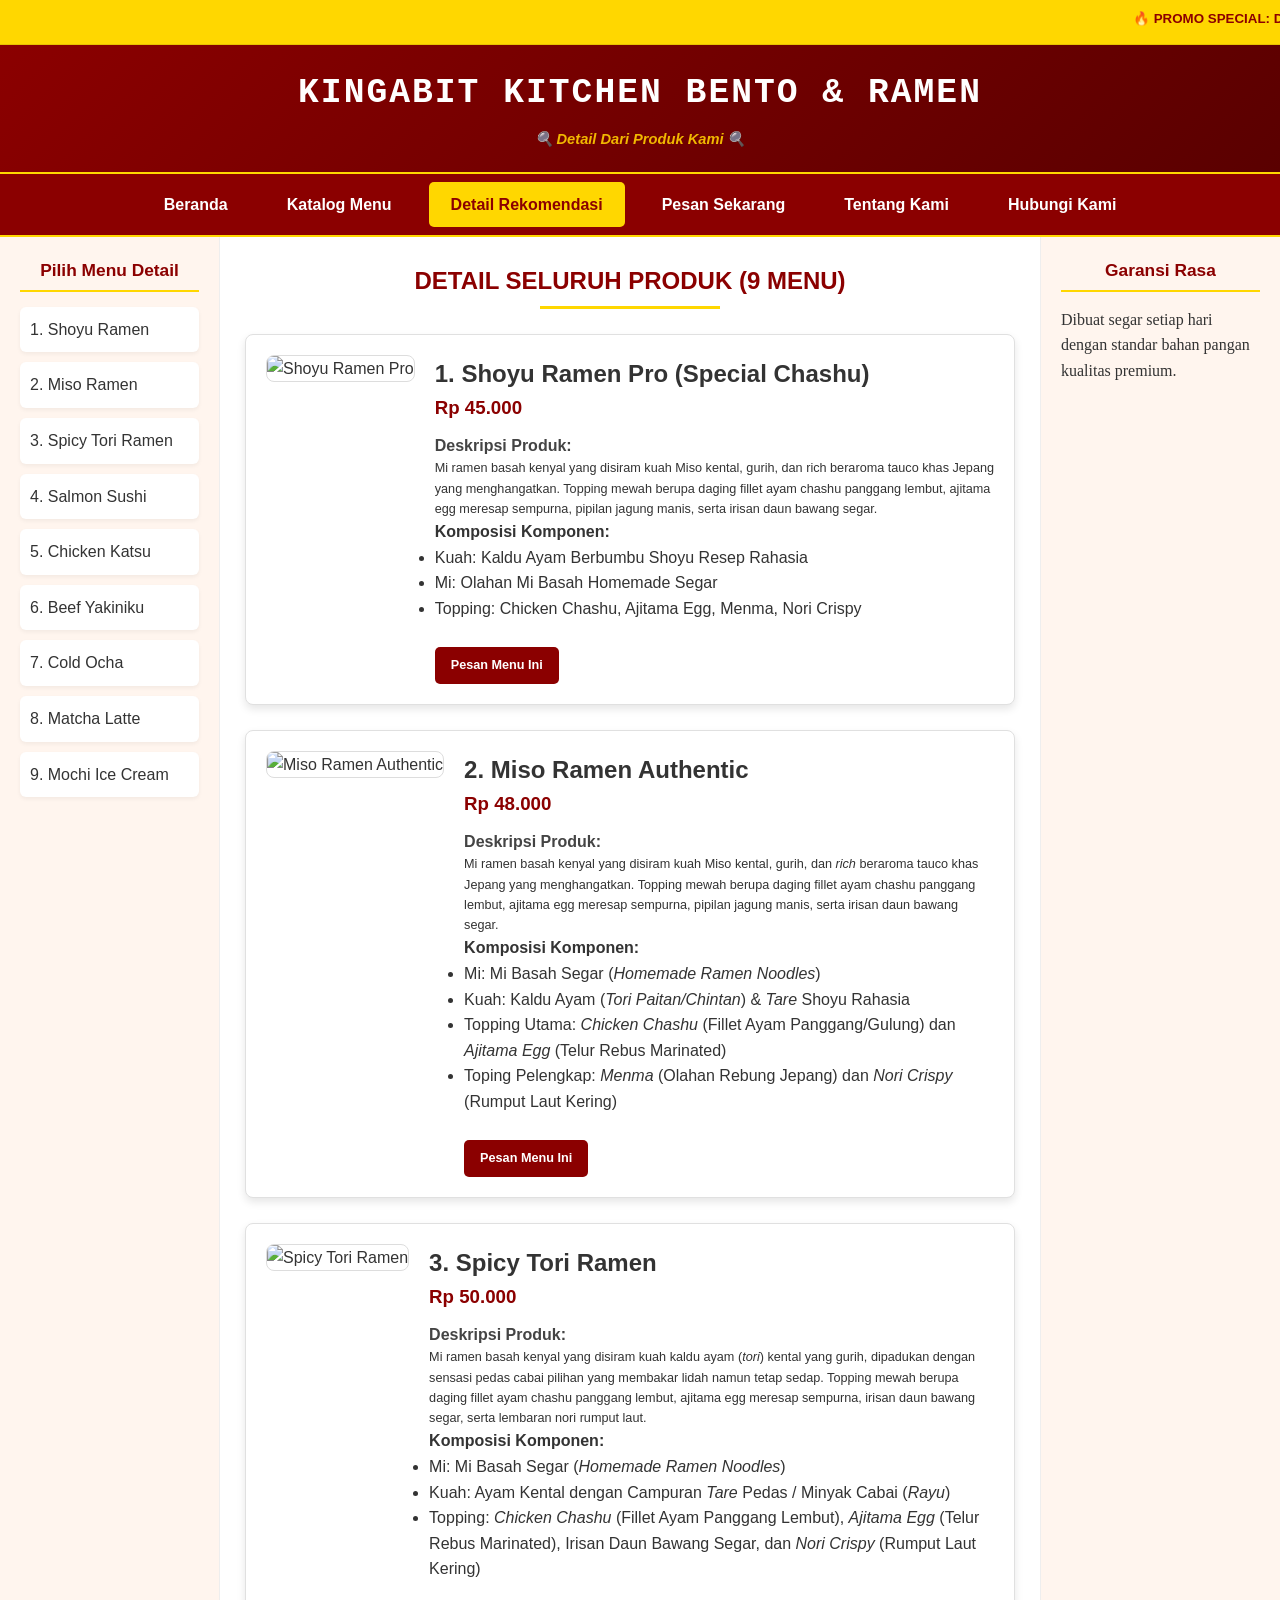
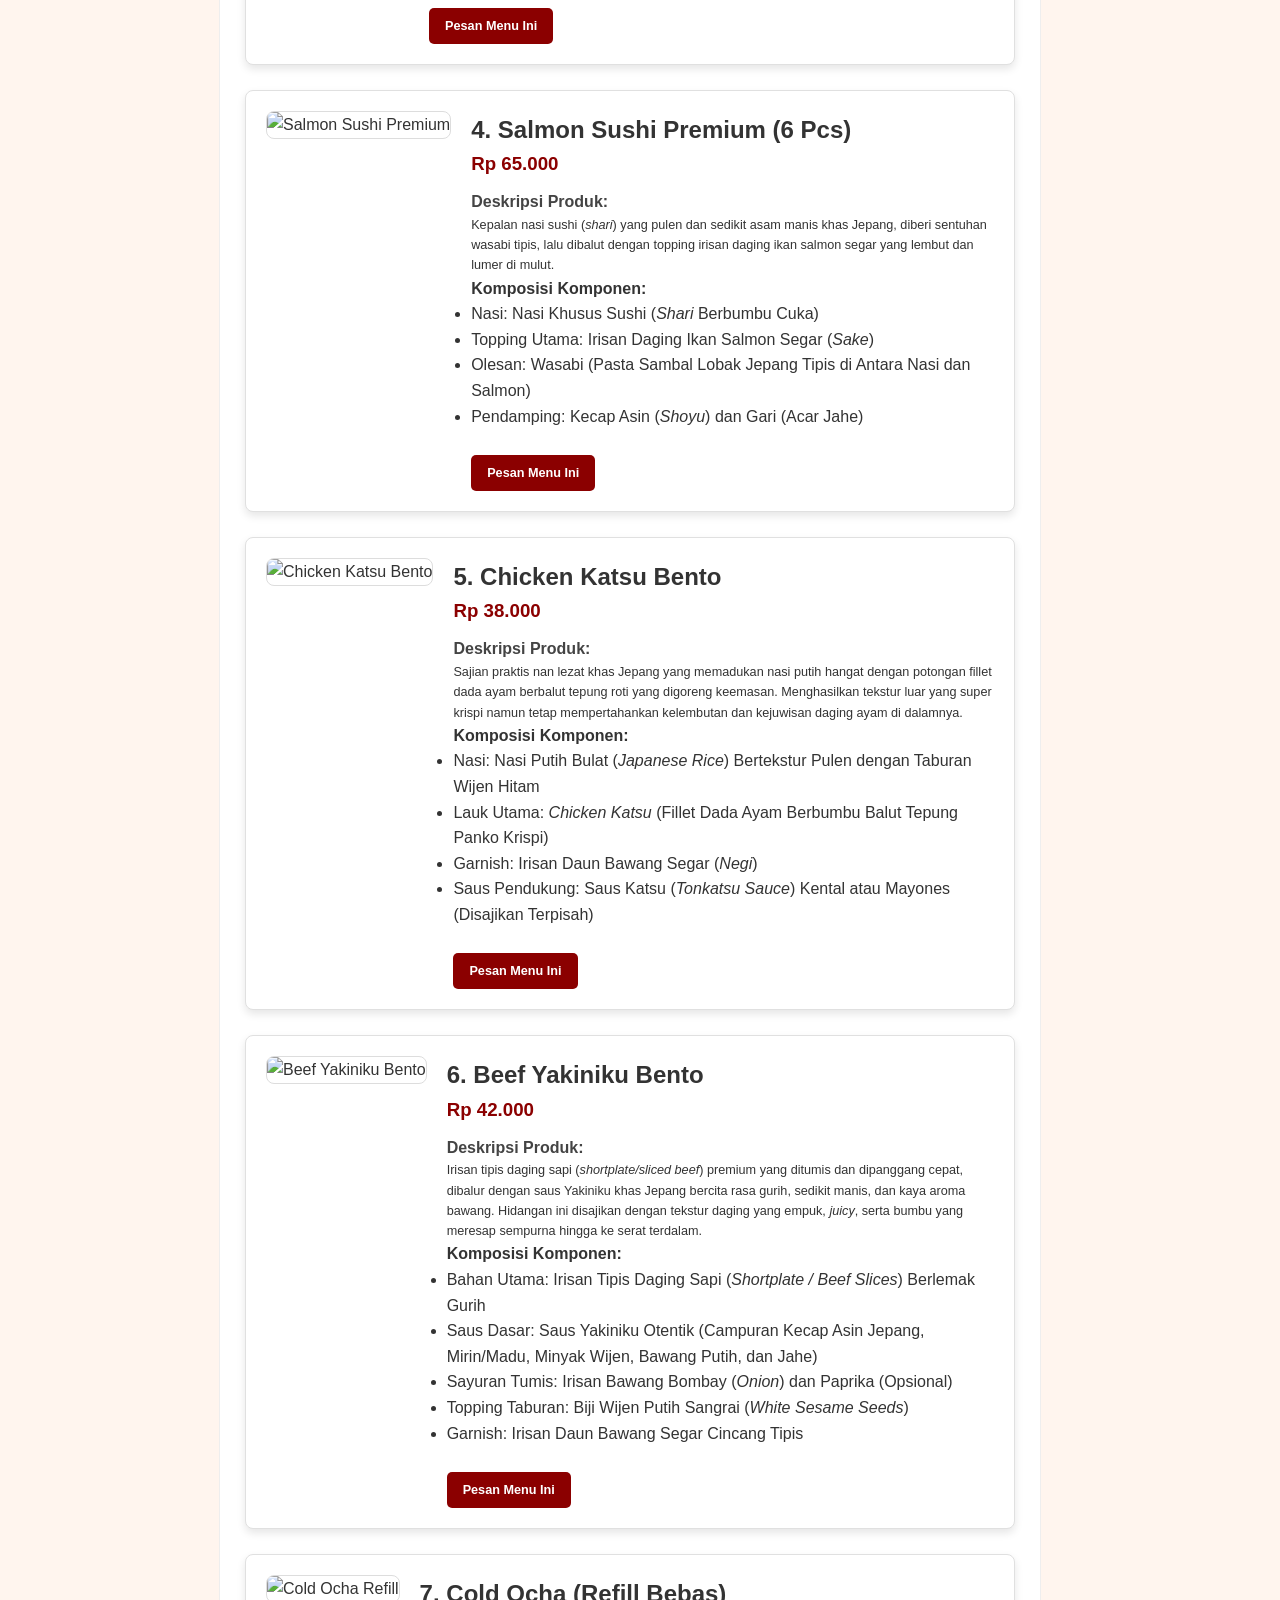
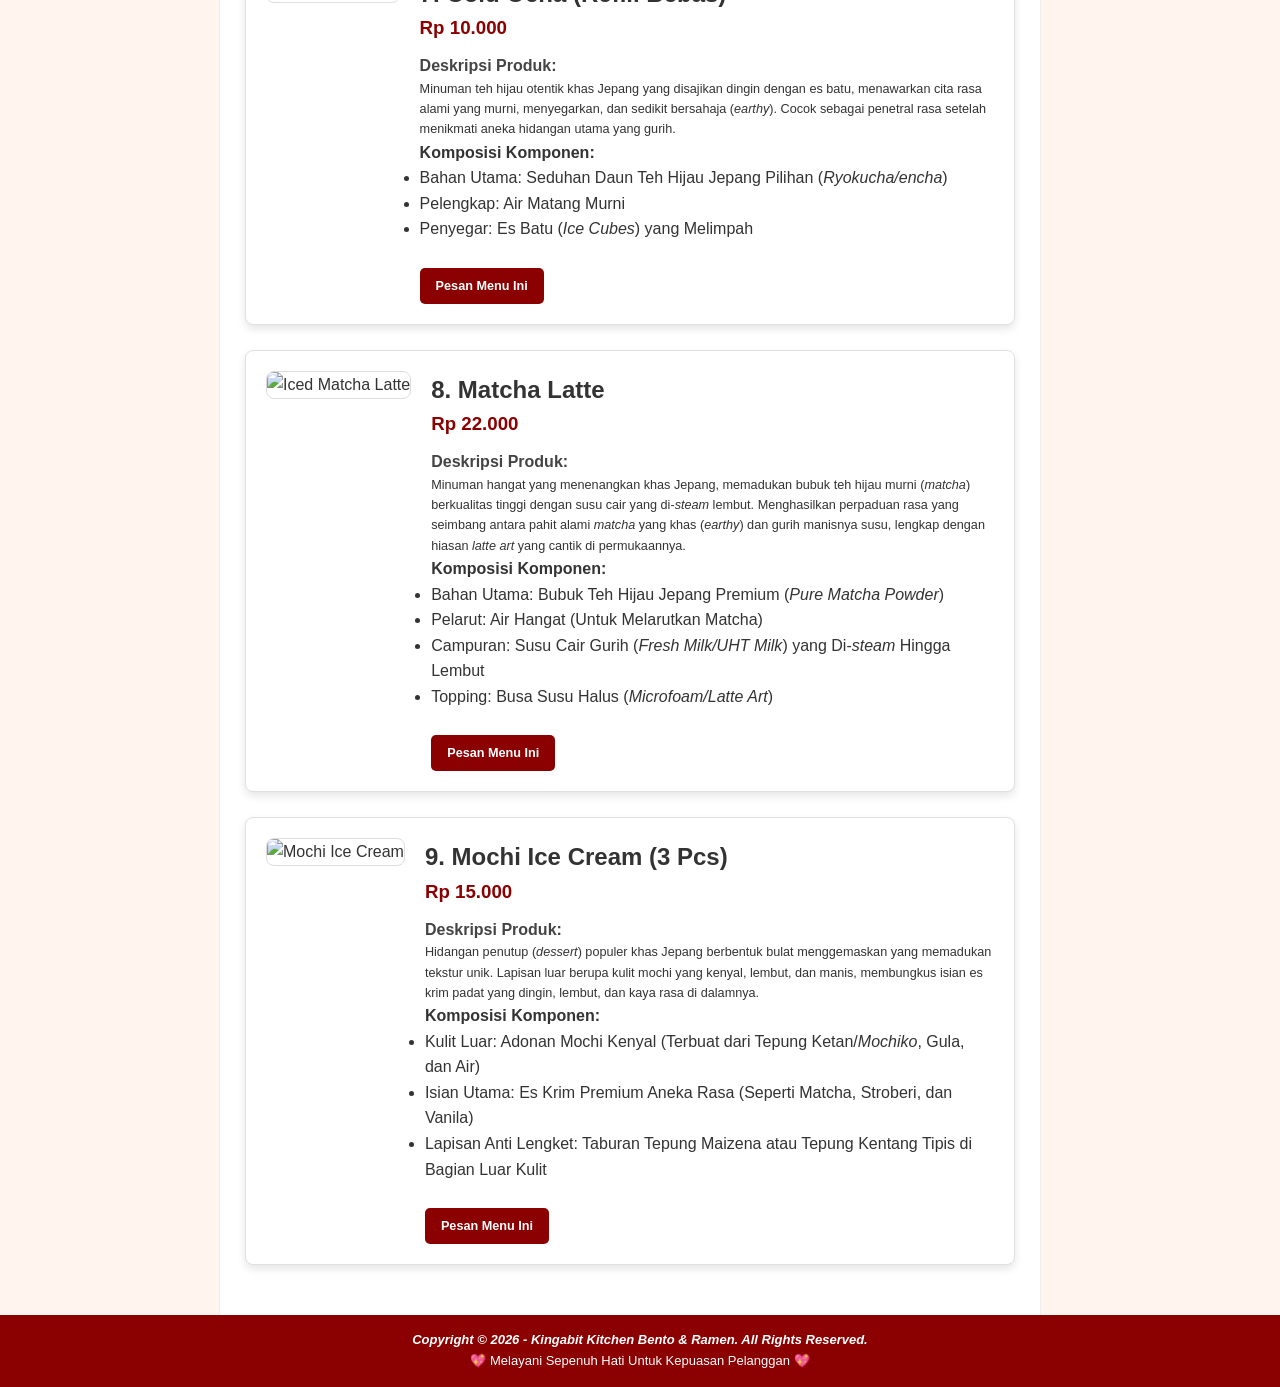
==== detail.html @ 5732096b "Add files via upload" ====
<!DOCTYPE html>
<html lang="id">
<head>
    <meta charset="UTF-8">
    <title>Detail Produk - Kingabit Kitchen</title>
    <link rel="stylesheet" href="style.css">
</head>
<body>
    <div class="grid-container">
        <!-- MARQUEE ATAS -->
        <div class="marquee-container">
            <marquee behavior="scroll" direction="left">
                🔥 PROMO SPECIAL: Diskon Paket Combo Ramen + Ocha Refill Cuma Rp 45.000! Gratis Ongkir Wilayah Bandung Kota 🔥
            </marquee>
        </div>

        <header style="
            background-color: #800000; 
            padding: 20px; 
            text-align: center;">
        <h1 style="
            color: #ffffff; 
            font-family: 'Rockwell', 'Georgia', 'Courier New', serif; 
            font-weight: bold; 
            text-transform: uppercase; 
            margin-bottom: 8px;
            letter-spacing: 2px;">
        Kingabit Kitchen Bento & Ramen
        </h1>
    
        <p style="
            color: #ffcc00; 
            font-family: 'Georgia', 'Times New Roman', serif; 
            font-style: italic; 
            font-size: 11pt; 
            margin: 0;">
        🔍 <span style="font-weight: bold;">Detail Dari Produk Kami</span> 🔍
        </p>
        </header>

        <nav class="menu-bar">
            <a href="index.html">Beranda</a>
            <a href="katalog.html">Katalog Menu</a>
            <a href="detail.html" class="active">Detail Rekomendasi</a>
            <a href="transaksi.html">Pesan Sekarang</a>
            <a href="tentang.html">Tentang Kami</a>
            <a href="kontak.html">Hubungi Kami</a>
        </nav>

        <aside class="sidebar-left">
            <h3 class="sidebar-title">Pilih Menu Detail</h3>
            <ul class="category-list">
                <li><a href="#shoyu">1. Shoyu Ramen</a></li>
                <li><a href="#miso">2. Miso Ramen</a></li>
                <li><a href="#spicy">3. Spicy Tori Ramen</a></li>
                <li><a href="#sushi">4. Salmon Sushi</a></li>
                <li><a href="#katsu">5. Chicken Katsu</a></li>
                <li><a href="#yakiniku">6. Beef Yakiniku</a></li>
                <li><a href="#ocha">7. Cold Ocha</a></li>
                <li><a href="#matcha">8. Matcha Latte</a></li>
                <li><a href="#mochi">9. Mochi Ice Cream</a></li>
            </ul>
        </aside>

        <main class="content">
            <h2 class="page-title">DETAIL SELURUH PRODUK (9 MENU)</h2>
            <hr class="title-hr">

            <!-- PRODUK 1 -->
            <div class="detail-container" id="shoyu">
                <div class="detail-image"><img src="c:\Users\Pongo\Downloads\r.jpg" alt="Shoyu Ramen Pro"></div>
                <div class="detail-info">
                    <h2>1. Shoyu Ramen Pro (Special Chashu)</h2>
                    <h3 class="product-price">Rp 45.000</h3>
                    <h4>Deskripsi Produk:</h4>
                    <p style="font-size: 9.5pt;">Mi ramen basah kenyal yang disiram kuah Miso kental, gurih, dan rich beraroma tauco khas Jepang yang menghangatkan. Topping mewah berupa daging fillet ayam chashu panggang lembut, ajitama egg meresap sempurna, pipilan jagung manis, serta irisan daun bawang segar.</p>
                    <p><font face="Arial" size="3"><b>Komposisi Komponen:</b></font></p>
                    <font face="Arial" size="3">
                    <ul>
                        <li>Kuah: Kaldu Ayam Berbumbu Shoyu Resep Rahasia</li>
                        <li>Mi: Olahan Mi Basah Homemade Segar</li>
                        <li>Topping: Chicken Chashu, Ajitama Egg, Menma, Nori Crispy</li>
                    </ul>
                </font>
                    <br><a href="transaksi.html" class="btn-buy">Pesan Menu Ini</a>
                </div>
            </div>

            <!-- PRODUK 2 -->
            <div class="detail-container" id="miso">
                <div class="detail-image"><img src="c:\Users\Pongo\Downloads\k1.jpg" alt="Miso Ramen Authentic"></div>
                <div class="detail-info">
                    <h2>2. Miso Ramen Authentic</h2>
                    <h3 class="product-price">Rp 48.000</h3>
                    <h4>Deskripsi Produk:</h4>
                    <p style="font-size: 9.5pt;">Mi ramen basah kenyal yang disiram kuah Miso kental, gurih, dan <i>rich</i> beraroma tauco khas Jepang yang menghangatkan. Topping mewah berupa daging fillet ayam chashu panggang lembut, ajitama egg meresap sempurna, pipilan jagung manis, serta irisan daun bawang segar.</p>
                    <p><font face="Arial" size="3"><b>Komposisi Komponen:</b></font></p>
                    <font face="Arial" size="3">
                    <ul>
                        <li>Mi: Mi Basah Segar (<i>Homemade Ramen Noodles</i>)</li>
                        <li>Kuah: Kaldu Ayam (<i>Tori Paitan/Chintan</i>) & <i>Tare</i> Shoyu Rahasia</li>
                        <li>Topping Utama: <i>Chicken Chashu</i> (Fillet Ayam Panggang/Gulung) dan <i>Ajitama Egg</i> (Telur Rebus Marinated)</li>
                        <li>Toping Pelengkap: <i>Menma</i> (Olahan Rebung Jepang) dan <i>Nori Crispy</i> (Rumput Laut Kering)</li>
                    </ul>
                    </font>
                    <br><a href="transaksi.html" class="btn-buy">Pesan Menu Ini</a>
                </div>
            </div>

            <!-- PRODUK 3 -->
            <div class="detail-container" id="spicy">
                <div class="detail-image"><img src="c:\Users\Pongo\Downloads\k2.jpg" alt="Spicy Tori Ramen"></div>
                <div class="detail-info">
                    <h2>3. Spicy Tori Ramen</h2>
                    <h3 class="product-price">Rp 50.000</h3>
                    <h4>Deskripsi Produk:</h4>
                    <p style="font-size: 9.5pt;">Mi ramen basah kenyal yang disiram kuah kaldu ayam (<i>tori</i>) kental yang gurih, dipadukan dengan sensasi pedas cabai pilihan yang membakar lidah namun tetap sedap. Topping mewah berupa daging fillet ayam chashu panggang lembut, ajitama egg meresap sempurna, irisan daun bawang segar, serta lembaran nori rumput laut.</p>
                    <p><font face="Arial" size="3"><b>Komposisi Komponen:</b></font></p>
                    <font face="Arial" size="3">
                    <ul>
                        <li>Mi: Mi Basah Segar (<i>Homemade Ramen Noodles</i>)</li>
                        <li>Kuah: Ayam Kental dengan Campuran <i>Tare</i> Pedas / Minyak Cabai (<i>Rayu</i>)</li>
                        <li>Topping: <i>Chicken Chashu</i> (Fillet Ayam Panggang Lembut), <i>Ajitama Egg</i> (Telur Rebus Marinated), Irisan Daun Bawang Segar, dan <i>Nori Crispy</i> (Rumput Laut Kering)</li>
                    </ul>
                    </font>
                    <br><a href="transaksi.html" class="btn-buy">Pesan Menu Ini</a>
                </div>
            </div>

            <!-- PRODUK 4 -->
            <div class="detail-container" id="sushi">
                <div class="detail-image"><img src="c:\Users\Pongo\Downloads\k3.jpg" alt="Salmon Sushi Premium"></div>
                <div class="detail-info">
                    <h2>4. Salmon Sushi Premium (6 Pcs)</h2>
                    <h3 class="product-price">Rp 65.000</h3>
                    <h4>Deskripsi Produk:</h4>
                    <p style="font-size: 9.5pt;">Kepalan nasi sushi (<i>shari</i>) yang pulen dan sedikit asam manis khas Jepang, diberi sentuhan wasabi tipis, lalu dibalut dengan topping irisan daging ikan salmon segar yang lembut dan lumer di mulut.</p>
                    <p><font face="Arial" size="3"><b>Komposisi Komponen:</b></font></p>
                    <font face="Arial" size="3">
                    <ul>
                        <li>Nasi: Nasi Khusus Sushi (<i>Shari</i> Berbumbu Cuka)</li>
                        <li>Topping Utama: Irisan Daging Ikan Salmon Segar (<i>Sake</i>)</li>
                        <li>Olesan: Wasabi (Pasta Sambal Lobak Jepang Tipis di Antara Nasi dan Salmon)</li>
                        <li>Pendamping: Kecap Asin (<i>Shoyu</i>) dan Gari (Acar Jahe)</li>
                    </ul>
                    </font>
                    <br><a href="transaksi.html" class="btn-buy">Pesan Menu Ini</a>
                </div>
            </div>

            <!-- PRODUK 5 -->
            <div class="detail-container" id="katsu">
                <div class="detail-image"><img src="c:\Users\Pongo\Downloads\k4.jpg" alt="Chicken Katsu Bento"></div>
                <div class="detail-info">
                    <h2>5. Chicken Katsu Bento</h2>
                    <h3 class="product-price">Rp 38.000</h3>
                    <h4>Deskripsi Produk:</h4>
                    <p style="font-size: 9.5pt;">Sajian praktis nan lezat khas Jepang yang memadukan nasi putih hangat dengan potongan fillet dada ayam berbalut tepung roti yang digoreng keemasan. Menghasilkan tekstur luar yang super krispi namun tetap mempertahankan kelembutan dan kejuwisan daging ayam di dalamnya.</p>
                    <p><font face="Arial" size="3"><b>Komposisi Komponen:</b></font></p>
                    <font face="Arial" size="3">
                    <ul>
                        <li>Nasi: Nasi Putih Bulat (<i>Japanese Rice</i>) Bertekstur Pulen dengan Taburan Wijen Hitam</li>
                        <li>Lauk Utama: <i>Chicken Katsu</i> (Fillet Dada Ayam Berbumbu Balut Tepung Panko Krispi)</li>
                        <li>Garnish: Irisan Daun Bawang Segar (<i>Negi</i>)</li>
                        <li>Saus Pendukung: Saus Katsu (<i>Tonkatsu Sauce</i>) Kental atau Mayones (Disajikan Terpisah)</li>
                    </ul>
                    </font>
                    <br><a href="transaksi.html" class="btn-buy">Pesan Menu Ini</a>
                </div>
            </div>

            <!-- PRODUK 6 -->
            <div class="detail-container" id="yakiniku">
                <div class="detail-image"><img src="c:\Users\Pongo\Downloads\k5.jpg" alt="Beef Yakiniku Bento"></div>
                <div class="detail-info">
                    <h2>6. Beef Yakiniku Bento</h2>
                    <h3 class="product-price">Rp 42.000</h3>
                    <h4>Deskripsi Produk:</h4>
                    <p style="font-size: 9.5pt;">Irisan tipis daging sapi (<i>shortplate/sliced beef</i>) premium yang ditumis dan dipanggang cepat, dibalur dengan saus Yakiniku khas Jepang bercita rasa gurih, sedikit manis, dan kaya aroma bawang. Hidangan ini disajikan dengan tekstur daging yang empuk, <i>juicy</i>, serta bumbu yang meresap sempurna hingga ke serat terdalam.</p>
                    <p><font face="Arial" size="3"><b>Komposisi Komponen:</b></font></p>
                    <font face="Arial" size="3">
                    <ul>
                        <li>Bahan Utama: Irisan Tipis Daging Sapi (<i>Shortplate / Beef Slices</i>) Berlemak Gurih</li>
                        <li>Saus Dasar: Saus Yakiniku Otentik (Campuran Kecap Asin Jepang, Mirin/Madu, Minyak Wijen, Bawang Putih, dan Jahe)</li>
                        <li>Sayuran Tumis: Irisan Bawang Bombay (<i>Onion</i>) dan Paprika (Opsional)</li>
                        <li>Topping Taburan: Biji Wijen Putih Sangrai (<i>White Sesame Seeds</i>)</li>
                        <li>Garnish: Irisan Daun Bawang Segar Cincang Tipis</li>
                    </ul>
                    </font>
                    <br><a href="transaksi.html" class="btn-buy">Pesan Menu Ini</a>
                </div>
            </div>

            <!-- PRODUK 7 -->
            <div class="detail-container" id="ocha">
                <div class="detail-image"><img src="c:\Users\Pongo\Downloads\k6.jpg" alt="Cold Ocha Refill"></div>
                <div class="detail-info">
                    <h2>7. Cold Ocha (Refill Bebas)</h2>
                    <h3 class="product-price">Rp 10.000</h3>
                    <h4>Deskripsi Produk:</h4>
                    <p style="font-size: 9.5pt;">Minuman teh hijau otentik khas Jepang yang disajikan dingin dengan es batu, menawarkan cita rasa alami yang murni, menyegarkan, dan sedikit bersahaja (<i>earthy</i>). Cocok sebagai penetral rasa setelah menikmati aneka hidangan utama yang gurih.</p>
                    <p><font face="Arial" size="3"><b>Komposisi Komponen:</b></font></p>
                    <font face="Arial" size="3">
                    <ul>
                        <li>Bahan Utama: Seduhan Daun Teh Hijau Jepang Pilihan (<i>Ryokucha/encha</i>)</li>
                        <li>Pelengkap: Air Matang Murni</li>
                        <li>Penyegar: Es Batu (<i>Ice Cubes</i>) yang Melimpah</li>
                    </ul>
                    </font>
                    <br><a href="transaksi.html" class="btn-buy">Pesan Menu Ini</a>
                </div>
            </div>

            <!-- PRODUK 8 -->
            <div class="detail-container" id="matcha">
                <div class="detail-image"><img src="c:\Users\Pongo\Downloads\k7.jpg" alt="Iced Matcha Latte"></div>
                <div class="detail-info">
                    <h2>8. Matcha Latte</h2>
                    <h3 class="product-price">Rp 22.000</h3>
                    <h4>Deskripsi Produk:</h4>
                    <p style="font-size: 9.5pt;">Minuman hangat yang menenangkan khas Jepang, memadukan bubuk teh hijau murni (<i>matcha</i>) berkualitas tinggi dengan susu cair yang di-<i>steam</i> lembut. Menghasilkan perpaduan rasa yang seimbang antara pahit alami <i>matcha</i> yang khas (<i>earthy</i>) dan gurih manisnya susu, lengkap dengan hiasan <i>latte art</i> yang cantik di permukaannya.</p>
                    <p><font face="Arial" size="3"><b>Komposisi Komponen:</b></font></p>
                    <font face="Arial" size="3">
                    <ul>
                        <li>Bahan Utama: Bubuk Teh Hijau Jepang Premium (<i>Pure Matcha Powder</i>)</li>
                        <li>Pelarut: Air Hangat (Untuk Melarutkan Matcha)</li>
                        <li>Campuran: Susu Cair Gurih (<i>Fresh Milk/UHT Milk</i>) yang Di-<i>steam</i> Hingga Lembut</li>
                        <li>Topping: Busa Susu Halus (<i>Microfoam/Latte Art</i>)</li>
                    </ul>
                    </font>
                    <br><a href="transaksi.html" class="btn-buy">Pesan Menu Ini</a>
                </div>
            </div>

            <!-- PRODUK 9 -->
            <div class="detail-container" id="mochi">
                <div class="detail-image"><img src="c:\Users\Pongo\Downloads\k8.jpg" alt="Mochi Ice Cream"></div>
                <div class="detail-info">
                    <h2>9. Mochi Ice Cream (3 Pcs)</h2>
                    <h3 class="product-price">Rp 15.000</h3>
                    <h4>Deskripsi Produk:</h4>
                    <p style="font-size: 9.5pt;">Hidangan penutup (<i>dessert</i>) populer khas Jepang berbentuk bulat menggemaskan yang memadukan tekstur unik. Lapisan luar berupa kulit mochi yang kenyal, lembut, dan manis, membungkus isian es krim padat yang dingin, lembut, dan kaya rasa di dalamnya.</p>
                    <p><font face="Arial" size="3"><b>Komposisi Komponen:</b></font></p>
                    <font face="Arial" size="3">
                    <ul>
                        <li>Kulit Luar: Adonan Mochi Kenyal (Terbuat dari Tepung Ketan/<i>Mochiko</i>, Gula, dan Air)</li>
                        <li>Isian Utama: Es Krim Premium Aneka Rasa (Seperti Matcha, Stroberi, dan Vanila)</li>
                        <li>Lapisan Anti Lengket: Taburan Tepung Maizena atau Tepung Kentang Tipis di Bagian Luar Kulit</li>
                    </ul>
                    </font>
                    <br><a href="transaksi.html" class="btn-buy">Pesan Menu Ini</a>
                </div>
            </div>
        </main>

        <aside class="sidebar-right">
            <h3 class="sidebar-title">Garansi Rasa</h3>
            <p style="font-size: 12pt; font-family: 'Times New Roman', Times, serif;">Dibuat segar setiap hari dengan standar bahan pangan kualitas premium.</p>
        </aside>

        <footer>
            <center>
            <font face="Arial" size="2">
                <i><b>Copyright &copy; 2026 - Kingabit Kitchen Bento & Ramen. All Rights Reserved. </b></i><br>
                &#128150 Melayani Sepenuh Hati Untuk Kepuasan Pelanggan &#128150
            </font>
            </center>
        </footer>
    </div>
</body>
</html>
---- style.css ----
/* ==========================================
   RESET & VARIABLE
   ========================================== */
* {
    box-sizing: border-box;
    margin: 0;
    padding: 0;
    font-family: 'Segoe UI', Tahoma, Geneva, Verdana, sans-serif;
}

:root {
    --primary: #8B0000;      /* Crimson / Merah Marun */
    --secondary: #FFD700;    /* Emas */
    --accent: #FFF5EE;       /* Warm Cream */
    --dark: #333333;
    --light: #FFFFFF;
    --shadow: 0 4px 8px rgba(0, 0, 0, 0.1);
}

body {
    background-color: #f4f4f9;
    color: var(--dark);
    line-height: 1.6;
}

/* ==========================================
   LAYOUT CONTAINER (GRID SYSTEM)
   ========================================== */
.grid-container {
    display: grid;
    grid-template-areas:
        'marquee marquee marquee'
        'header header header'
        'menu menu menu'
        'left content right'
        'footer footer footer';
    grid-template-columns: 220px 1fr 240px;
    grid-template-rows: auto auto auto 1fr auto;
    min-height: 100vh;
    max-width: 1300px;
    margin: 0 auto;
    background: var(--light);
    box-shadow: 0 0 15px rgba(0,0,0,0.15);
}

/* ==========================================
   1. MARQUEE PROMO (DI POSISI PALING ATAS)
   ========================================== */
.marquee-container {
    grid-area: marquee;
    background: var(--secondary);
    color: var(--primary);
    font-weight: bold;
    font-size: 10pt;
    padding: 8px 0;
    border-bottom: 1px solid #e6c200;
}

/* ==========================================
   2. HEADER DENGAN JARAK & PADDING RAPI
   ========================================== */
header {
    grid-area: header;
    background: linear-gradient(135deg, var(--primary), #5a0000);
    color: var(--light);
    padding: 25px 30px; /* Padding ditambah agar lebih lapang */
    text-align: center;
}
header h1 { 
    font-size: 26pt; 
    color: var(--secondary); 
    margin-bottom: 8px; 
    letter-spacing: 1px;
}
header p {
    font-size: 11pt;
    opacity: 0.9;
}

/* ==========================================
   3. MENU NAVIGASI DENGAN JARAK RENGGANG (GAP)
   ========================================== */
nav.menu-bar {
    grid-area: menu;
    background-color: var(--primary);
    display: flex;
    justify-content: center;
    align-items: center;
    gap: 15px; /* Memberi jarak antar tombol menu */
    padding: 8px 20px; /* Jarak atas-bawah menu */
    border-top: 2px solid var(--secondary);
    border-bottom: 2px solid var(--secondary);
}
nav.menu-bar a {
    color: var(--light);
    text-decoration: none;
    padding: 10px 22px;
    font-weight: bold;
    border-radius: 5px;
    transition: all 0.3s ease;
}
nav.menu-bar a:hover, nav.menu-bar a.active {
    background-color: var(--secondary);
    color: var(--primary);
}

/* ==========================================
   SIDEBAR LEFT & RIGHT
   ========================================== */
aside.sidebar-left {
    grid-area: left;
    background-color: var(--accent);
    padding: 20px;
    border-right: 1px solid #eee;
}
aside.sidebar-right {
    grid-area: right;
    background-color: var(--accent);
    padding: 20px;
    border-left: 1px solid #eee;
}
.sidebar-title {
    font-size: 13pt;
    color: var(--primary);
    border-bottom: 2px solid var(--secondary);
    margin-bottom: 15px;
    padding-bottom: 5px;
    text-align: center;
}
.category-list { list-style: none; }
.category-list li { margin-bottom: 10px; }
.category-list a {
    color: var(--dark);
    text-decoration: none;
    display: block;
    padding: 10px;
    background: var(--light);
    border-radius: 6px;
    font-weight: 500;
    box-shadow: 0 2px 4px rgba(0,0,0,0.05);
    transition: 0.2s;
}
.category-list a:hover { 
    background: var(--secondary);
    color: var(--primary);
}

/* ==========================================
   MAIN CONTENT AREA
   ========================================== */
main.content {
    grid-area: content;
    padding: 25px;
    background-color: var(--light);
}

.page-title {
    text-align: center;
    color: var(--primary);
    margin-bottom: 5px;
}
.title-hr {
    border: 0;
    height: 3px;
    background: var(--secondary);
    width: 180px;
    margin: 0 auto 25px auto;
}

/* ==========================================
   HERO BANNER STYLE (Garis Tepi Oranye)
   ========================================== */
.hero-banner {
    position: relative;
    width: 100%;
    height: 400px;
    background: url('c:/Users/Pongo/Downloads/k9_4_optimized_80.jpg') no-repeat center center / cover;
    border-radius: 8px;
    margin-bottom: 25px;
    overflow: hidden;
    box-shadow: var(--shadow);
}

.hero-overlay {
    width: 100%;
    height: 100%;
    background: rgba(0, 0, 0, 0.45);
    display: flex;
    flex-direction: column;
    justify-content: center;
    align-items: center;
    text-align: center;
    padding: 20px;
}

/* Judul Banner dengan Teks Putih + Garis Tepi (Outline) Oranye */
.hero-title {
    color: #ffffff;
    font-family: 'Verdana', sans-serif;
    font-size: 26pt;
    font-weight: 900;
    text-transform: uppercase;
    letter-spacing: 1px;
    margin-bottom: 12px;
    line-height: 1.2;
    -webkit-text-stroke: 1.5px #FF9900; /* Garis tepi oranye 1.5px */
    text-shadow: 
        2px 2px 0 #FF9900,
       -2px -2px 0 #FF9900,
        2px -2px 0 #FF9900,
       -2px 2px 0 #FF9900,
        0px 4px 8px rgba(0, 0, 0, 0.8);
}

/* Subtitle/Slogan Banner dengan Garis Tepi Oranye */
.hero-subtitle {
    color: #ffffff;
    font-family: 'Verdana', sans-serif;
    font-size: 13pt;
    margin-bottom: 25px;
    -webkit-text-stroke: 0.8px #FF9900; /* Garis tepi oranye 0.8px */
    text-shadow: 
        1px 1px 0 #FF9900,
       -1px -1px 0 #FF9900,
        1px -1px 0 #FF9900,
       -1px 1px 0 #FF9900;
}

/* Tombol Pesan Sekaran Warna Oranye */
.btn-hero {
    background-color: #ff9900;
    color: #ffffff !important;
    font-family: 'Verdana', sans-serif;
    font-size: 11pt;
    font-weight: bold;
    text-decoration: none;
    padding: 10px 24px;
    border-radius: 2px;
    box-shadow: 0 4px 8px rgba(0, 0, 0, 0.3);
    letter-spacing: 0.5px;
    transition: background-color 0.3s, transform 0.2s;
}

.btn-hero:hover {
    background-color: #e68a00;
    transform: translateY(-2px);
}

/* ==========================================
   KATALOG GRID 3x3
   ========================================== */
.catalog-grid {
    display: grid;
    grid-template-columns: repeat(3, 1fr);
    gap: 20px;
}
.product-card {
    border: 1px solid #e0e0e0;
    border-radius: 8px;
    padding: 15px;
    text-align: center;
    background: #fff;
    box-shadow: var(--shadow);
    transition: transform 0.2s, box-shadow 0.2s;
}
.product-card:hover { 
    transform: translateY(-4px); 
    box-shadow: 0 6px 12px rgba(0,0,0,0.15);
}
.product-card img {
    width: 100%;
    height: 160px;
    object-fit: cover;
    border-radius: 6px;
}
.product-title { font-weight: bold; margin: 12px 0 5px 0; font-size: 11pt; }
.product-price { color: var(--primary); font-weight: bold; margin-bottom: 12px; }
.btn-buy {
    background: var(--primary);
    color: var(--light);
    padding: 8px 16px;
    border: none;
    border-radius: 5px;
    cursor: pointer;
    text-decoration: none;
    display: inline-block;
    font-size: 9.5pt;
    font-weight: bold;
}
.btn-buy:hover { background: #600000; }

/* ==========================================
   DETAIL PRODUK LAYOUT
   ========================================== */
.detail-container {
    display: flex;
    gap: 20px;
    background: #fff;
    padding: 20px;
    border: 1px solid #e0e0e0;
    border-radius: 8px;
    margin-bottom: 25px;
    box-shadow: var(--shadow);
}
.detail-image img {
    width: 200px;
    height: 200px;
    object-fit: cover;
    border-radius: 8px;
    border: 1px solid #ddd;
}
.detail-info { flex: 1; }
.detail-info h3 { color: var(--primary); margin-bottom: 10px; }
.detail-info h4 { margin-top: 10px; color: #444; }

/* ==========================================
   FORM & TRANSACTION
   ========================================== */
.form-group { margin-bottom: 15px; }
.form-group label { display: block; font-weight: bold; margin-bottom: 6px; font-size: 9.5pt; }
.form-control {
    width: 100%;
    padding: 10px;
    border: 1px solid #ccc;
    border-radius: 5px;
}

/* ==========================================
   INVOICE BOX
   ========================================== */
.invoice-card {
    border: 2px dashed var(--primary);
    background: var(--accent);
    padding: 25px;
    border-radius: 8px;
    max-width: 550px;
    margin: 0 auto;
}
.invoice-table { width: 100%; border-collapse: collapse; margin-top: 15px; }
.invoice-table td { padding: 8px 0; border-bottom: 1px solid #ddd; }

/* ==========================================
   FOOTER & RESPONSIVE
   ========================================== */
footer {
    grid-area: footer;
    background: var(--primary);
    color: var(--light);
    text-align: center;
    padding: 15px;
    font-size: 9.5pt;
}

@media (max-width: 850px) {
    .grid-container {
        grid-template-areas:
            'marquee' 'header' 'menu' 'content' 'left' 'right' 'footer';
        grid-template-columns: 1fr;
    }
    nav.menu-bar { flex-wrap: wrap; gap: 5px; }
    .catalog-grid { grid-template-columns: 1fr; }
    .detail-container { flex-direction: column; align-items: center; text-align: center; }
    .hero-title { font-size: 18pt; }
}
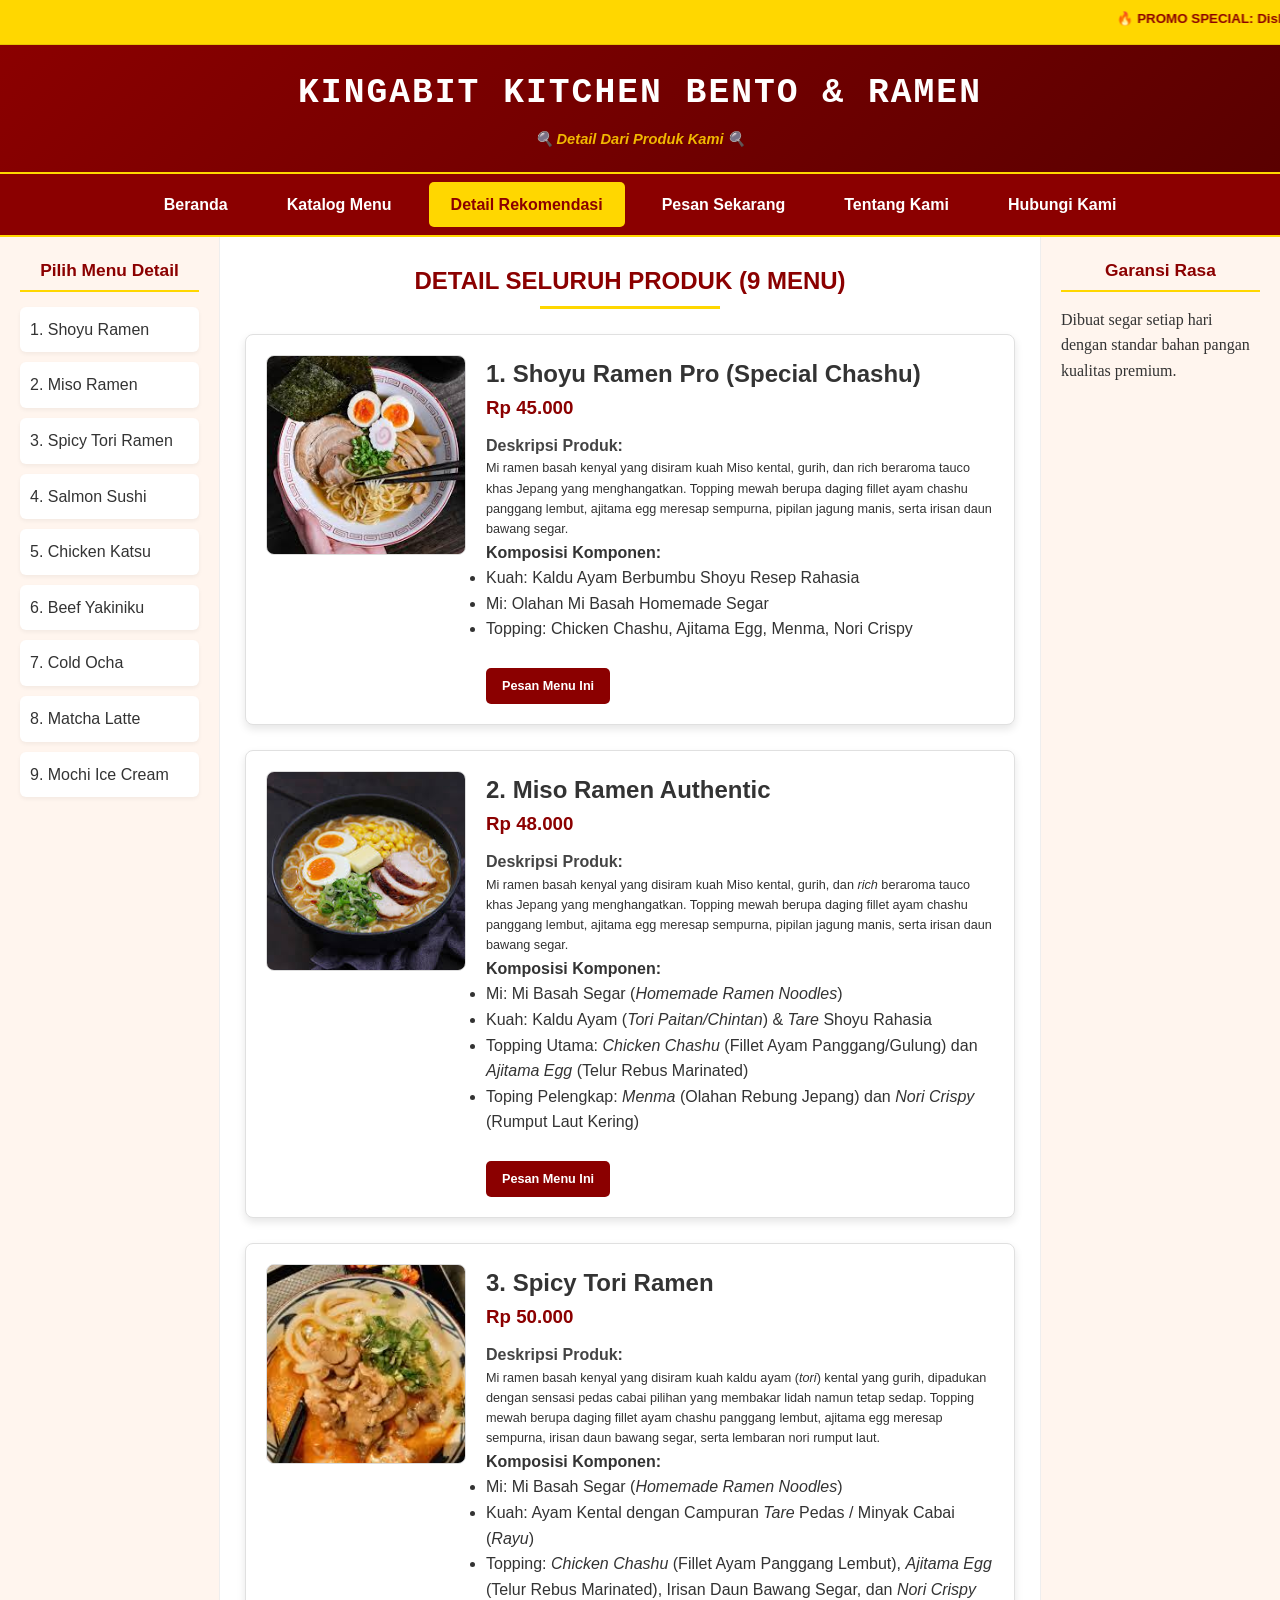
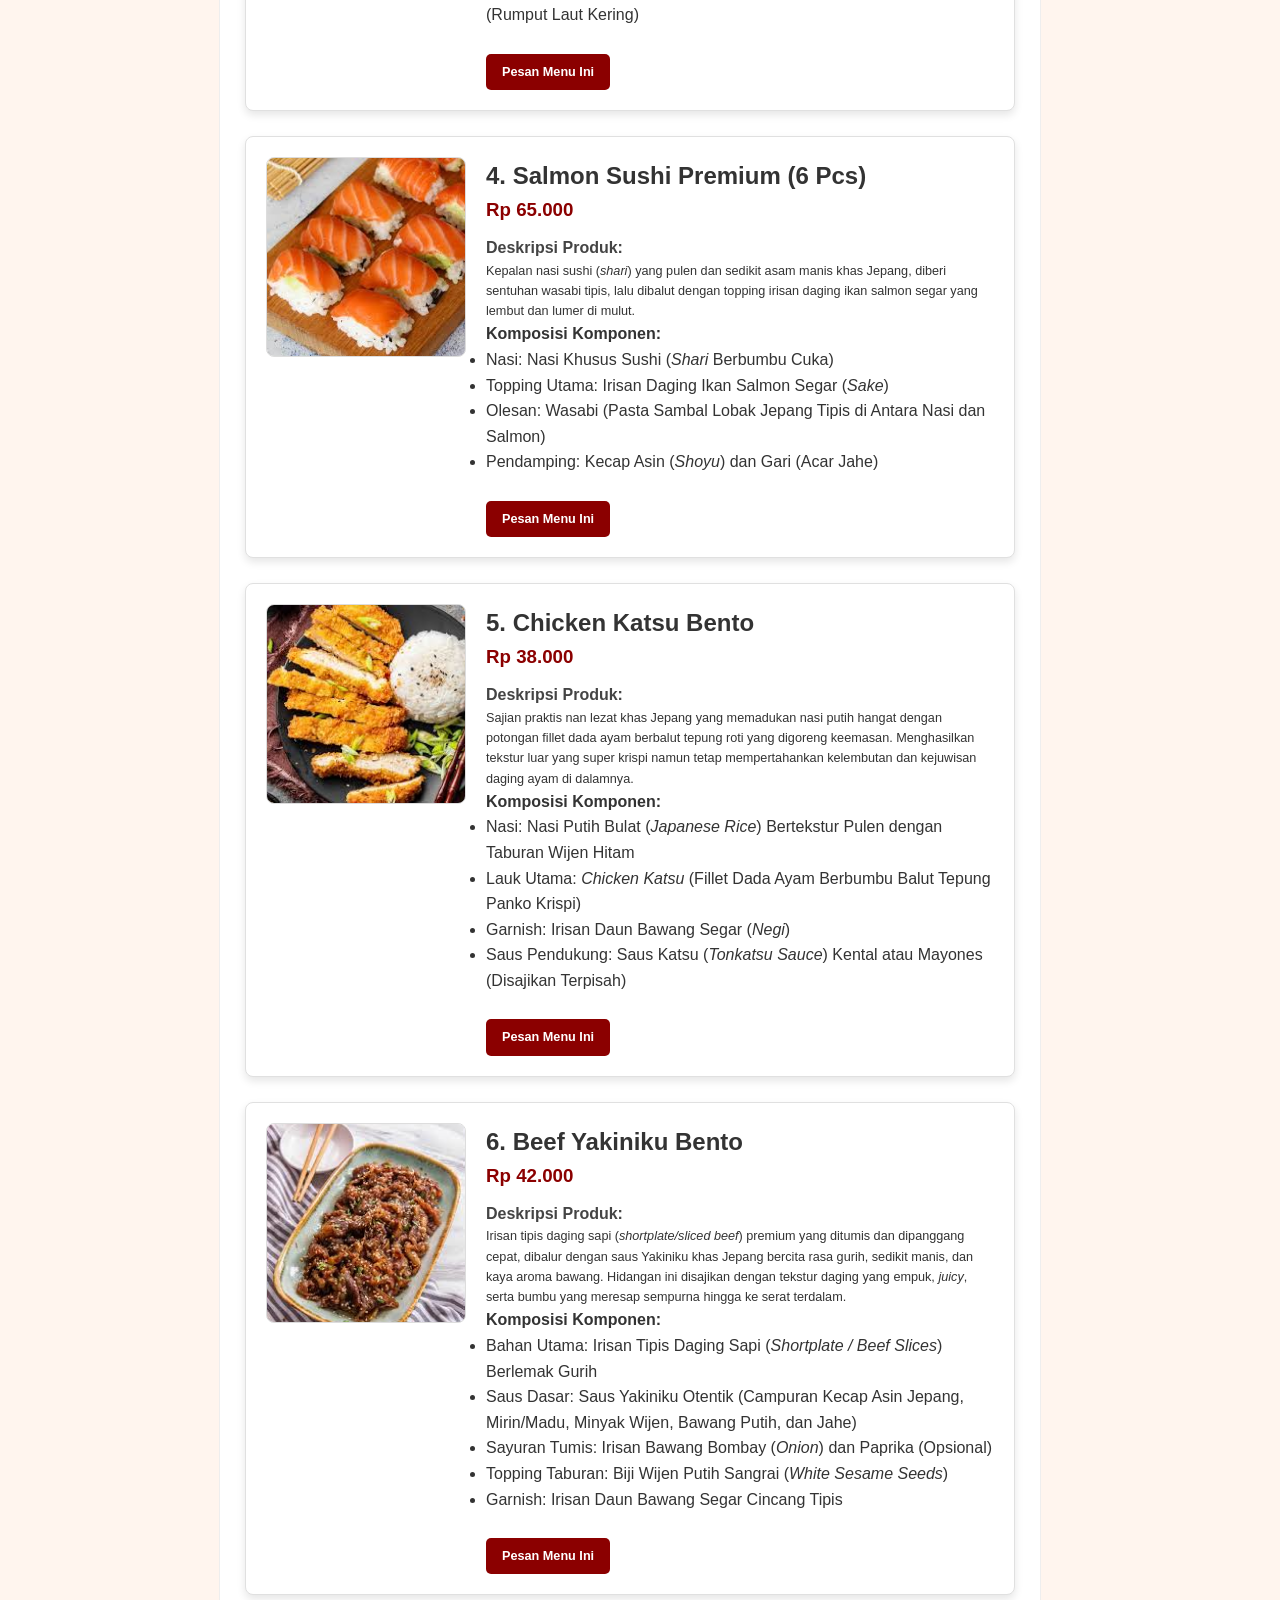
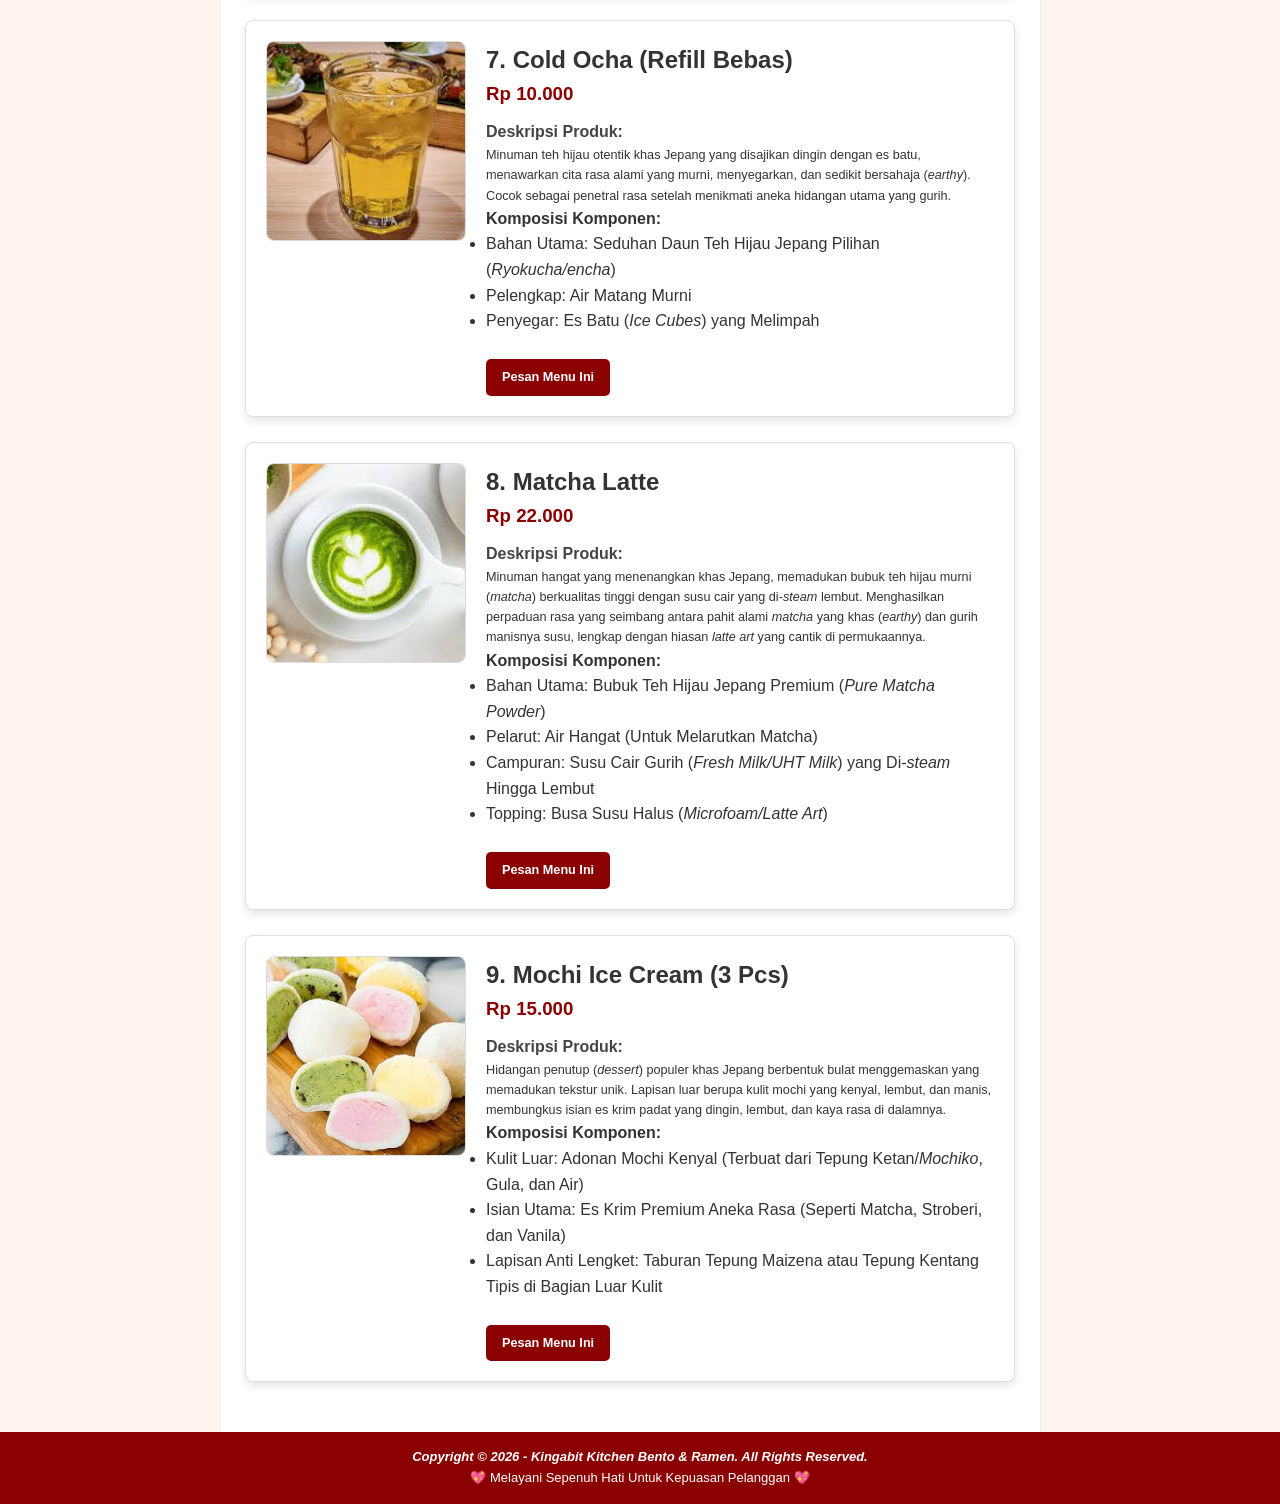
==== commit 2d8d6cc4: "Update detail.html" ====
--- a/detail.html
+++ b/detail.html
@@ -68,7 +68,7 @@
 
             <!-- PRODUK 1 -->
             <div class="detail-container" id="shoyu">
-                <div class="detail-image"><img src="c:\Users\Pongo\Downloads\r.jpg" alt="Shoyu Ramen Pro"></div>
+                <div class="detail-image"><img src="r.jpg" alt="Shoyu Ramen Pro"></div>
                 <div class="detail-info">
                     <h2>1. Shoyu Ramen Pro (Special Chashu)</h2>
                     <h3 class="product-price">Rp 45.000</h3>
@@ -88,7 +88,7 @@
 
             <!-- PRODUK 2 -->
             <div class="detail-container" id="miso">
-                <div class="detail-image"><img src="c:\Users\Pongo\Downloads\k1.jpg" alt="Miso Ramen Authentic"></div>
+                <div class="detail-image"><img src="k1.jpg" alt="Miso Ramen Authentic"></div>
                 <div class="detail-info">
                     <h2>2. Miso Ramen Authentic</h2>
                     <h3 class="product-price">Rp 48.000</h3>
@@ -109,7 +109,7 @@
 
             <!-- PRODUK 3 -->
             <div class="detail-container" id="spicy">
-                <div class="detail-image"><img src="c:\Users\Pongo\Downloads\k2.jpg" alt="Spicy Tori Ramen"></div>
+                <div class="detail-image"><img src="k2.jpg" alt="Spicy Tori Ramen"></div>
                 <div class="detail-info">
                     <h2>3. Spicy Tori Ramen</h2>
                     <h3 class="product-price">Rp 50.000</h3>
@@ -129,7 +129,7 @@
 
             <!-- PRODUK 4 -->
             <div class="detail-container" id="sushi">
-                <div class="detail-image"><img src="c:\Users\Pongo\Downloads\k3.jpg" alt="Salmon Sushi Premium"></div>
+                <div class="detail-image"><img src="k3.jpg" alt="Salmon Sushi Premium"></div>
                 <div class="detail-info">
                     <h2>4. Salmon Sushi Premium (6 Pcs)</h2>
                     <h3 class="product-price">Rp 65.000</h3>
@@ -150,7 +150,7 @@
 
             <!-- PRODUK 5 -->
             <div class="detail-container" id="katsu">
-                <div class="detail-image"><img src="c:\Users\Pongo\Downloads\k4.jpg" alt="Chicken Katsu Bento"></div>
+                <div class="detail-image"><img src="k4.jpg" alt="Chicken Katsu Bento"></div>
                 <div class="detail-info">
                     <h2>5. Chicken Katsu Bento</h2>
                     <h3 class="product-price">Rp 38.000</h3>
@@ -171,7 +171,7 @@
 
             <!-- PRODUK 6 -->
             <div class="detail-container" id="yakiniku">
-                <div class="detail-image"><img src="c:\Users\Pongo\Downloads\k5.jpg" alt="Beef Yakiniku Bento"></div>
+                <div class="detail-image"><img src="k5.jpg" alt="Beef Yakiniku Bento"></div>
                 <div class="detail-info">
                     <h2>6. Beef Yakiniku Bento</h2>
                     <h3 class="product-price">Rp 42.000</h3>
@@ -193,7 +193,7 @@
 
             <!-- PRODUK 7 -->
             <div class="detail-container" id="ocha">
-                <div class="detail-image"><img src="c:\Users\Pongo\Downloads\k6.jpg" alt="Cold Ocha Refill"></div>
+                <div class="detail-image"><img src="k6.jpg" alt="Cold Ocha Refill"></div>
                 <div class="detail-info">
                     <h2>7. Cold Ocha (Refill Bebas)</h2>
                     <h3 class="product-price">Rp 10.000</h3>
@@ -213,7 +213,7 @@
 
             <!-- PRODUK 8 -->
             <div class="detail-container" id="matcha">
-                <div class="detail-image"><img src="c:\Users\Pongo\Downloads\k7.jpg" alt="Iced Matcha Latte"></div>
+                <div class="detail-image"><img src="k7.jpg" alt="Iced Matcha Latte"></div>
                 <div class="detail-info">
                     <h2>8. Matcha Latte</h2>
                     <h3 class="product-price">Rp 22.000</h3>
@@ -234,7 +234,7 @@
 
             <!-- PRODUK 9 -->
             <div class="detail-container" id="mochi">
-                <div class="detail-image"><img src="c:\Users\Pongo\Downloads\k8.jpg" alt="Mochi Ice Cream"></div>
+                <div class="detail-image"><img src="k8.jpg" alt="Mochi Ice Cream"></div>
                 <div class="detail-info">
                     <h2>9. Mochi Ice Cream (3 Pcs)</h2>
                     <h3 class="product-price">Rp 15.000</h3>
@@ -268,4 +268,4 @@
         </footer>
     </div>
 </body>
-</html>+</html>
